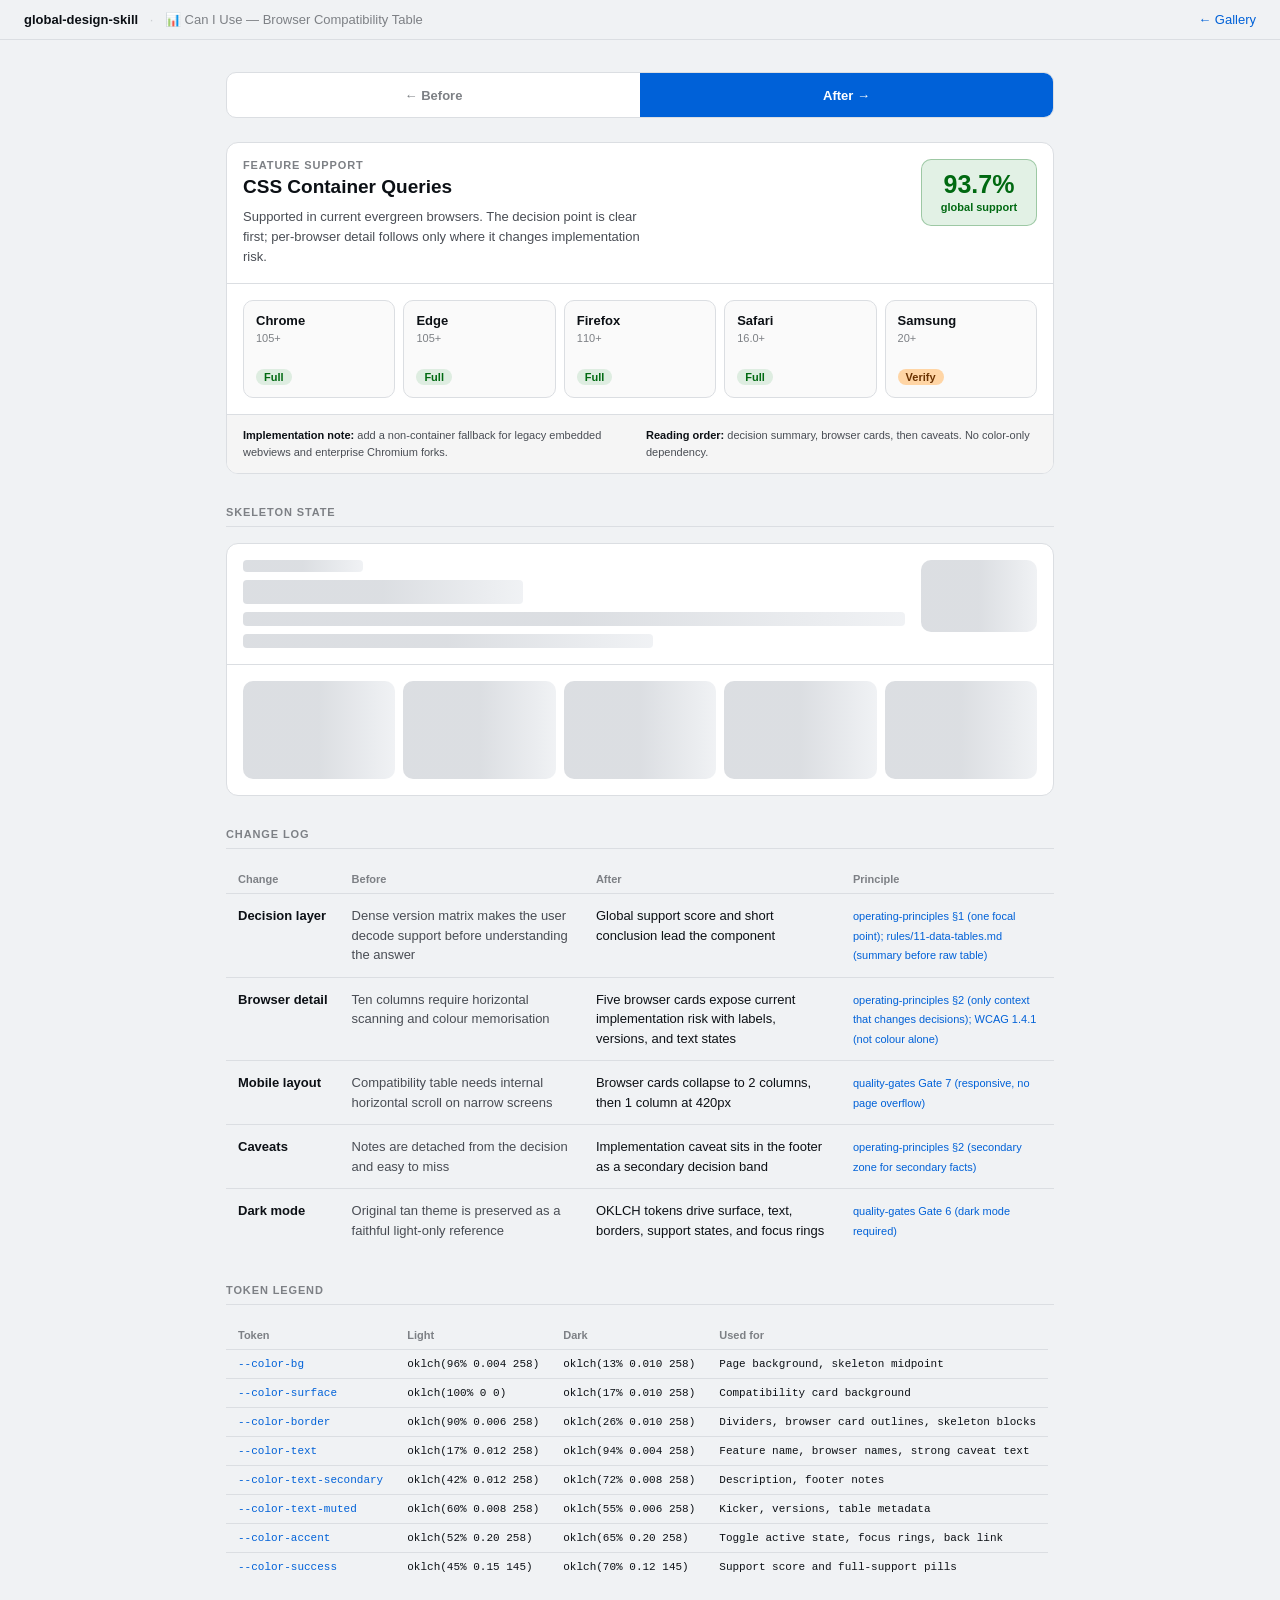
==== demo/caniuse-table.html @ 50764238 "feat(demo): ship wave 3 gallery examples" ====
<!DOCTYPE html>
<html lang="en">
<head>
  <meta charset="UTF-8">
  <meta name="viewport" content="width=device-width, initial-scale=1.0">
  <title>Can I Use Table — global-design-skill Demo</title>
  <style>
    /* ── Tokens ── */
    :root {
      --color-bg:             oklch(96% 0.004 258);
      --color-surface:        oklch(100% 0 0);
      --color-border:         oklch(90% 0.006 258);
      --color-text:           oklch(17% 0.012 258);
      --color-text-secondary: oklch(42% 0.012 258);
      --color-text-muted:     oklch(60% 0.008 258);
      --color-accent:         oklch(52% 0.20 258);
      --color-accent-hover:   oklch(45% 0.21 258);
      --color-success:        oklch(45% 0.15 145);
      --color-success-bg:     oklch(56% 0.17 145 / 0.12);
      --space-1: 4px;  --space-2: 8px;  --space-3: 12px; --space-4: 16px;
      --space-5: 20px; --space-6: 24px; --space-8: 32px; --space-10: 40px;
      --text-xs: 11px; --text-sm: 13px; --text-base: 15px;
      --text-md: 17px; --text-lg: 19px;
      --ease-out: cubic-bezier(0.16, 1, 0.3, 1);
      --t-fast: 140ms; --t-base: 210ms;
    }
    @media (prefers-color-scheme: dark) {
      :root {
        --color-bg:             oklch(13% 0.010 258);
        --color-surface:        oklch(17% 0.010 258);
        --color-border:         oklch(26% 0.010 258);
        --color-text:           oklch(94% 0.004 258);
        --color-text-secondary: oklch(72% 0.008 258);
        --color-text-muted:     oklch(55% 0.006 258);
        --color-accent:         oklch(65% 0.20 258);
        --color-accent-hover:   oklch(72% 0.20 258);
        --color-success:        oklch(70% 0.12 145);
        --color-success-bg:     oklch(56% 0.17 145 / 0.15);
      }
    }
    *, *::before, *::after { box-sizing: border-box; margin: 0; padding: 0; }
    body { font-family: -apple-system, BlinkMacSystemFont, 'Segoe UI', sans-serif; font-size: var(--text-base); background: var(--color-bg); color: var(--color-text); min-height: 100dvh; }
    a { color: inherit; text-decoration: none; }
    button { border: none; background: none; cursor: pointer; font: inherit; }
    .page-header { padding: var(--space-3) var(--space-6); border-bottom: 1px solid var(--color-border); display: flex; align-items: center; justify-content: space-between; gap: var(--space-3); flex-wrap: wrap; font-size: var(--text-sm); color: var(--color-text-muted); }
    .page-header > div { min-width: 0; }
    .page-header-site { font-weight: 700; color: var(--color-text); }
    .page-header-back { color: var(--color-accent); }
    .page-header-back:hover { text-decoration: underline; }
    .content { max-width: 860px; margin: 0 auto; padding: var(--space-8) var(--space-4); }
    .toggle-bar { display: flex; border: 1px solid var(--color-border); border-radius: 10px; overflow: hidden; margin-bottom: var(--space-6); background: var(--color-surface); }
    .toggle-btn { flex: 1; padding: var(--space-3) var(--space-4); font-size: var(--text-sm); font-weight: 600; color: var(--color-text-muted); min-height: 44px; transition: background var(--t-fast) var(--ease-out), color var(--t-fast) var(--ease-out); }
    .toggle-btn.active { background: var(--color-accent); color: oklch(100% 0 0); }
    .toggle-btn:focus-visible { outline: 2px solid var(--color-accent); outline-offset: -2px; }
    .component-wrapper { position: relative; margin-bottom: var(--space-8); }
    .component-state { transition: opacity 200ms cubic-bezier(0.16,1,0.3,1), transform 200ms cubic-bezier(0.16,1,0.3,1); }
    @media (prefers-reduced-motion: reduce) { .component-state { transition: none; } }

    /* ── BEFORE: faithful dense Can I Use compatibility table ── */
    .ciu-before { background: #f2e8cf; color: #2b2416; border: 1px solid #d8c89f; font-family: Arial, Helvetica, sans-serif; padding: 14px; }
    .ciu-before-title { font-size: 22px; font-weight: 700; margin-bottom: 6px; }
    .ciu-before-desc { font-size: 13px; line-height: 1.45; margin-bottom: 12px; color: #50452c; }
    .ciu-before-wrap { overflow-x: auto; padding-bottom: 2px; }
    .ciu-before-table { border-collapse: separate; border-spacing: 3px; min-width: 720px; width: 100%; }
    .ciu-before-table th { font-size: 11px; font-weight: 700; color: #4f452c; text-align: center; padding: 3px; }
    .ciu-before-table td { min-width: 50px; height: 34px; text-align: center; font-size: 11px; font-weight: 700; color: #fff; border-radius: 2px; }
    .ciu-y { background: #39b54a; }
    .ciu-a { background: #a8bd04; }
    .ciu-n { background: #c44230; }
    .ciu-before-note { margin-top: 10px; display: flex; gap: 8px; flex-wrap: wrap; font-size: 12px; color: #50452c; }
    .ciu-before-note span { display: inline-flex; align-items: center; gap: 4px; }
    .ciu-before-swatch { width: 10px; height: 10px; border-radius: 2px; display: inline-block; }

    /* ── AFTER: redesigned compatibility summary ── */
    .compat-card { background: var(--color-surface); border: 1px solid var(--color-border); border-radius: 12px; overflow: hidden; }
    .compat-header { padding: var(--space-4); border-bottom: 1px solid var(--color-border); display: grid; grid-template-columns: 1fr auto; gap: var(--space-4); align-items: start; }
    .compat-kicker { font-size: var(--text-xs); font-weight: 800; letter-spacing: 0.08em; text-transform: uppercase; color: var(--color-text-muted); margin-bottom: var(--space-1); }
    .compat-title { font-size: var(--text-lg); line-height: 1.25; font-weight: 750; color: var(--color-text); }
    .compat-copy { margin-top: var(--space-2); font-size: var(--text-sm); line-height: 1.55; color: var(--color-text-secondary); max-width: 58ch; }
    .compat-score { min-width: 116px; border: 1px solid oklch(from var(--color-success) l c h / 0.3); background: var(--color-success-bg); color: var(--color-success); border-radius: 10px; padding: var(--space-3); text-align: center; }
    .compat-score-value { display: block; font-size: 25px; font-weight: 800; line-height: 1; }
    .compat-score-label { display: block; font-size: var(--text-xs); font-weight: 700; margin-top: var(--space-1); }
    .browser-grid { display: grid; grid-template-columns: repeat(5, 1fr); gap: var(--space-2); padding: var(--space-4); }
    .browser-card { border: 1px solid var(--color-border); border-radius: 10px; padding: var(--space-3); min-height: 98px; display: flex; flex-direction: column; justify-content: space-between; background: oklch(from var(--color-surface) calc(l - 0.015) c h); }
    .browser-name { font-size: var(--text-sm); font-weight: 700; color: var(--color-text); }
    .browser-version { font-size: var(--text-xs); color: var(--color-text-muted); margin-top: var(--space-1); }
    .support-pill { margin-top: var(--space-3); width: fit-content; border-radius: 999px; padding: 2px var(--space-2); font-size: var(--text-xs); font-weight: 800; }
    .support-full { background: var(--color-success-bg); color: var(--color-success); }
    .support-partial { background: oklch(90% 0.08 68); color: oklch(38% 0.12 68); }
    .compat-footer { border-top: 1px solid var(--color-border); padding: var(--space-3) var(--space-4); display: grid; grid-template-columns: 1fr 1fr; gap: var(--space-3); background: oklch(from var(--color-surface) calc(l - 0.03) c h); }
    .compat-note { font-size: var(--text-xs); color: var(--color-text-secondary); line-height: 1.55; }
    .compat-note strong { color: var(--color-text); }
    @media (max-width: 720px) {
      .compat-header { grid-template-columns: 1fr; }
      .compat-score { text-align: left; }
      .browser-grid { grid-template-columns: repeat(2, 1fr); }
      .compat-footer { grid-template-columns: 1fr; }
    }
    @media (max-width: 420px) {
      .page-header { padding-inline: var(--space-4); }
      .browser-grid { grid-template-columns: 1fr; }
    }

    /* ── Skeleton ── */
    .skeleton-card { background: var(--color-surface); border: 1px solid var(--color-border); border-radius: 12px; overflow: hidden; }
    .sk-header { padding: var(--space-4); border-bottom: 1px solid var(--color-border); display: grid; grid-template-columns: 1fr 116px; gap: var(--space-4); }
    .sk-stack { display: flex; flex-direction: column; gap: var(--space-2); }
    .skel { background: linear-gradient(90deg, var(--color-border) 25%, var(--color-bg) 50%, var(--color-border) 75%); background-size: 200% 100%; border-radius: 4px; animation: shimmer 1.5s linear infinite; }
    @keyframes shimmer { 0% { background-position: 200% 0; } 100% { background-position: -200% 0; } }
    @media (prefers-reduced-motion: reduce) { .skel { animation: none; background: var(--color-border); } }
    .sk-kicker { height: 12px; width: 120px; }
    .sk-title { height: 24px; width: 280px; max-width: 100%; }
    .sk-line { height: 14px; width: 100%; }
    .sk-line-short { height: 14px; width: 62%; }
    .sk-score { height: 72px; border-radius: 10px; }
    .sk-browser-grid { display: grid; grid-template-columns: repeat(5, 1fr); gap: var(--space-2); padding: var(--space-4); }
    .sk-browser { height: 98px; border-radius: 10px; }
    @media (max-width: 720px) { .sk-header { grid-template-columns: 1fr; } .sk-browser-grid { grid-template-columns: repeat(2, 1fr); } }
    @media (max-width: 420px) { .sk-browser-grid { grid-template-columns: 1fr; } }

    .section-label { font-size: var(--text-xs); font-weight: 700; letter-spacing: 0.08em; text-transform: uppercase; color: var(--color-text-muted); margin-bottom: var(--space-4); margin-top: var(--space-8); padding-bottom: var(--space-2); border-bottom: 1px solid var(--color-border); }
    .changelog { display: block; overflow-x: auto; max-width: 100%; width: 100%; border-collapse: collapse; font-size: var(--text-sm); margin-bottom: var(--space-8); }
    .changelog th { text-align: left; padding: var(--space-2) var(--space-3); font-size: var(--text-xs); font-weight: 700; color: var(--color-text-muted); border-bottom: 1px solid var(--color-border); }
    .changelog td { padding: var(--space-3); border-bottom: 1px solid var(--color-border); vertical-align: top; line-height: 1.5; }
    .changelog tr:last-child td { border-bottom: none; }
    .changelog td:first-child { font-weight: 600; white-space: nowrap; }
    .changelog .before { color: var(--color-text-secondary); }
    .changelog .after  { color: var(--color-text); }
    .principle { font-size: var(--text-xs); color: var(--color-accent); }
    .token-legend { display: block; overflow-x: auto; max-width: 100%; width: 100%; border-collapse: collapse; font-size: var(--text-sm); }
    .token-legend th { text-align: left; padding: var(--space-2) var(--space-3); font-size: var(--text-xs); font-weight: 700; color: var(--color-text-muted); border-bottom: 1px solid var(--color-border); }
    .token-legend td { padding: var(--space-2) var(--space-3); border-bottom: 1px solid var(--color-border); vertical-align: top; font-family: 'Menlo','Consolas',monospace; font-size: var(--text-xs); }
    .token-legend tr:last-child td { border-bottom: none; }
    .token-name { color: var(--color-accent); }
  </style>
</head>
<body>

<header class="page-header">
  <div>
    <span class="page-header-site">global-design-skill</span>
    <span style="margin:0 8px;opacity:0.3">·</span>
    <span>📊 Can I Use — Browser Compatibility Table</span>
  </div>
  <a href="index.html" class="page-header-back">← Gallery</a>
</header>

<main class="content">
  <div class="toggle-bar" role="group" aria-label="Before/After state toggle">
    <button class="toggle-btn" id="btn-before" aria-pressed="false" aria-label="Show original Can I Use compatibility table">← Before</button>
    <button class="toggle-btn active" id="btn-after" aria-pressed="true" aria-label="Show redesigned version">After →</button>
  </div>

  <div class="component-wrapper" id="component-wrapper">
    <div aria-live="polite" aria-atomic="true">
      <div id="state-after" class="component-state">
        <section class="compat-card" aria-label="CSS container queries compatibility summary">
          <div class="compat-header">
            <div>
              <div class="compat-kicker">Feature support</div>
              <h2 class="compat-title">CSS Container Queries</h2>
              <p class="compat-copy">Supported in current evergreen browsers. The decision point is clear first; per-browser detail follows only where it changes implementation risk.</p>
            </div>
            <div class="compat-score" aria-label="Global usage support 93.7 percent">
              <span class="compat-score-value">93.7%</span>
              <span class="compat-score-label">global support</span>
            </div>
          </div>
          <div class="browser-grid" aria-label="Browser support by engine">
            <div class="browser-card">
              <div><div class="browser-name">Chrome</div><div class="browser-version">105+</div></div>
              <span class="support-pill support-full">Full</span>
            </div>
            <div class="browser-card">
              <div><div class="browser-name">Edge</div><div class="browser-version">105+</div></div>
              <span class="support-pill support-full">Full</span>
            </div>
            <div class="browser-card">
              <div><div class="browser-name">Firefox</div><div class="browser-version">110+</div></div>
              <span class="support-pill support-full">Full</span>
            </div>
            <div class="browser-card">
              <div><div class="browser-name">Safari</div><div class="browser-version">16.0+</div></div>
              <span class="support-pill support-full">Full</span>
            </div>
            <div class="browser-card">
              <div><div class="browser-name">Samsung</div><div class="browser-version">20+</div></div>
              <span class="support-pill support-partial">Verify</span>
            </div>
          </div>
          <div class="compat-footer">
            <p class="compat-note"><strong>Implementation note:</strong> add a non-container fallback for legacy embedded webviews and enterprise Chromium forks.</p>
            <p class="compat-note"><strong>Reading order:</strong> decision summary, browser cards, then caveats. No color-only dependency.</p>
          </div>
        </section>
      </div>

      <div id="state-before" class="component-state" hidden>
        <section class="ciu-before" aria-label="Original Can I Use dense compatibility table">
          <h2 class="ciu-before-title">CSS Container Queries</h2>
          <p class="ciu-before-desc">Size queries in CSS let styles apply to an element based on the size of a containing element rather than the viewport.</p>
          <div class="ciu-before-wrap">
            <table class="ciu-before-table">
              <thead>
                <tr><th>Chrome</th><th>Edge</th><th>Firefox</th><th>Safari</th><th>Opera</th><th>iOS Safari</th><th>Chrome Android</th><th>Samsung</th><th>Firefox Android</th><th>IE</th></tr>
              </thead>
              <tbody>
                <tr><td class="ciu-n">100</td><td class="ciu-n">100</td><td class="ciu-n">108</td><td class="ciu-n">15.6</td><td class="ciu-n">86</td><td class="ciu-n">15.6</td><td class="ciu-n">100</td><td class="ciu-n">18</td><td class="ciu-n">108</td><td class="ciu-n">11</td></tr>
                <tr><td class="ciu-y">105</td><td class="ciu-y">105</td><td class="ciu-a">109</td><td class="ciu-y">16.0</td><td class="ciu-y">91</td><td class="ciu-y">16.0</td><td class="ciu-y">105</td><td class="ciu-a">19</td><td class="ciu-a">109</td><td class="ciu-n">-</td></tr>
                <tr><td class="ciu-y">126</td><td class="ciu-y">126</td><td class="ciu-y">126</td><td class="ciu-y">18.0</td><td class="ciu-y">112</td><td class="ciu-y">18.0</td><td class="ciu-y">126</td><td class="ciu-y">25</td><td class="ciu-y">126</td><td class="ciu-n">-</td></tr>
              </tbody>
            </table>
          </div>
          <div class="ciu-before-note" aria-label="Support legend">
            <span><i class="ciu-before-swatch ciu-y"></i> Supported</span>
            <span><i class="ciu-before-swatch ciu-a"></i> Partial</span>
            <span><i class="ciu-before-swatch ciu-n"></i> Not supported</span>
          </div>
        </section>
      </div>
    </div>
  </div>

  <div class="section-label">Skeleton State</div>
  <div class="skeleton-card" aria-busy="true" aria-label="Loading Can I Use compatibility table">
    <div class="sk-header">
      <div class="sk-stack">
        <div class="skel sk-kicker"></div>
        <div class="skel sk-title"></div>
        <div class="skel sk-line"></div>
        <div class="skel sk-line-short"></div>
      </div>
      <div class="skel sk-score"></div>
    </div>
    <div class="sk-browser-grid">
      <div class="skel sk-browser"></div><div class="skel sk-browser"></div><div class="skel sk-browser"></div><div class="skel sk-browser"></div><div class="skel sk-browser"></div>
    </div>
  </div>

  <div class="section-label">Change Log</div>
  <table class="changelog">
    <thead><tr><th>Change</th><th>Before</th><th>After</th><th>Principle</th></tr></thead>
    <tbody>
      <tr>
        <td>Decision layer</td>
        <td class="before">Dense version matrix makes the user decode support before understanding the answer</td>
        <td class="after">Global support score and short conclusion lead the component</td>
        <td><span class="principle">operating-principles §1 (one focal point); rules/11-data-tables.md (summary before raw table)</span></td>
      </tr>
      <tr>
        <td>Browser detail</td>
        <td class="before">Ten columns require horizontal scanning and colour memorisation</td>
        <td class="after">Five browser cards expose current implementation risk with labels, versions, and text states</td>
        <td><span class="principle">operating-principles §2 (only context that changes decisions); WCAG 1.4.1 (not colour alone)</span></td>
      </tr>
      <tr>
        <td>Mobile layout</td>
        <td class="before">Compatibility table needs internal horizontal scroll on narrow screens</td>
        <td class="after">Browser cards collapse to 2 columns, then 1 column at 420px</td>
        <td><span class="principle">quality-gates Gate 7 (responsive, no page overflow)</span></td>
      </tr>
      <tr>
        <td>Caveats</td>
        <td class="before">Notes are detached from the decision and easy to miss</td>
        <td class="after">Implementation caveat sits in the footer as a secondary decision band</td>
        <td><span class="principle">operating-principles §2 (secondary zone for secondary facts)</span></td>
      </tr>
      <tr>
        <td>Dark mode</td>
        <td class="before">Original tan theme is preserved as a faithful light-only reference</td>
        <td class="after">OKLCH tokens drive surface, text, borders, support states, and focus rings</td>
        <td><span class="principle">quality-gates Gate 6 (dark mode required)</span></td>
      </tr>
    </tbody>
  </table>

  <div class="section-label">Token Legend</div>
  <table class="token-legend">
    <thead><tr><th>Token</th><th>Light</th><th>Dark</th><th>Used for</th></tr></thead>
    <tbody>
      <tr><td class="token-name">--color-bg</td><td>oklch(96% 0.004 258)</td><td>oklch(13% 0.010 258)</td><td>Page background, skeleton midpoint</td></tr>
      <tr><td class="token-name">--color-surface</td><td>oklch(100% 0 0)</td><td>oklch(17% 0.010 258)</td><td>Compatibility card background</td></tr>
      <tr><td class="token-name">--color-border</td><td>oklch(90% 0.006 258)</td><td>oklch(26% 0.010 258)</td><td>Dividers, browser card outlines, skeleton blocks</td></tr>
      <tr><td class="token-name">--color-text</td><td>oklch(17% 0.012 258)</td><td>oklch(94% 0.004 258)</td><td>Feature name, browser names, strong caveat text</td></tr>
      <tr><td class="token-name">--color-text-secondary</td><td>oklch(42% 0.012 258)</td><td>oklch(72% 0.008 258)</td><td>Description, footer notes</td></tr>
      <tr><td class="token-name">--color-text-muted</td><td>oklch(60% 0.008 258)</td><td>oklch(55% 0.006 258)</td><td>Kicker, versions, table metadata</td></tr>
      <tr><td class="token-name">--color-accent</td><td>oklch(52% 0.20 258)</td><td>oklch(65% 0.20 258)</td><td>Toggle active state, focus rings, back link</td></tr>
      <tr><td class="token-name">--color-success</td><td>oklch(45% 0.15 145)</td><td>oklch(70% 0.12 145)</td><td>Support score and full-support pills</td></tr>
    </tbody>
  </table>
</main>

<script>
  const wrapper   = document.getElementById('component-wrapper');
  const afterEl   = document.getElementById('state-after');
  const beforeEl  = document.getElementById('state-before');
  const btnBefore = document.getElementById('btn-before');
  const btnAfter  = document.getElementById('btn-after');
  const reduced   = window.matchMedia('(prefers-reduced-motion: reduce)').matches;
  let current = 'after';

  function measureHeights() {
    afterEl.hidden = false; beforeEl.hidden = false;
    afterEl.style.visibility = 'hidden'; beforeEl.style.visibility = 'hidden';
    const afterH  = afterEl.getBoundingClientRect().height;
    const beforeH = beforeEl.getBoundingClientRect().height;
    afterEl.style.visibility = ''; beforeEl.style.visibility = '';
    wrapper.style.minHeight = Math.max(afterH, beforeH) + 'px';
    beforeEl.hidden = true;
  }

  function switchTo(target) {
    if (target === current) return;
    current = target;
    const showEl = target === 'after' ? afterEl : beforeEl;
    const hideEl = target === 'after' ? beforeEl : afterEl;
    btnBefore.classList.toggle('active', target === 'before');
    btnAfter.classList.toggle('active',  target === 'after');
    btnBefore.setAttribute('aria-pressed', target === 'before');
    btnAfter.setAttribute('aria-pressed',  target === 'after');
    if (reduced) { hideEl.hidden = true; showEl.hidden = false; return; }
    hideEl.style.opacity = '0'; hideEl.style.transform = 'translateY(4px)';
    setTimeout(() => { hideEl.hidden = true; hideEl.style.opacity = ''; hideEl.style.transform = ''; }, 200);
    showEl.hidden = false; showEl.style.opacity = '0'; showEl.style.transform = 'translateY(4px)';
    requestAnimationFrame(() => requestAnimationFrame(() => {
      showEl.style.transition = 'opacity 200ms cubic-bezier(0.16,1,0.3,1), transform 200ms cubic-bezier(0.16,1,0.3,1)';
      showEl.style.opacity = '1'; showEl.style.transform = 'translateY(0)';
      setTimeout(() => { showEl.style.transition = ''; }, 220);
    }));
  }

  window.addEventListener('DOMContentLoaded', () => {
    measureHeights();
    btnBefore.addEventListener('click', () => switchTo('before'));
    btnAfter.addEventListener('click',  () => switchTo('after'));
    [btnBefore, btnAfter].forEach(btn =>
      btn.addEventListener('keydown', e => {
        if (e.key === ' ' || e.key === 'Enter') { e.preventDefault(); btn.click(); }
      })
    );
  });
</script>
</body>
</html>
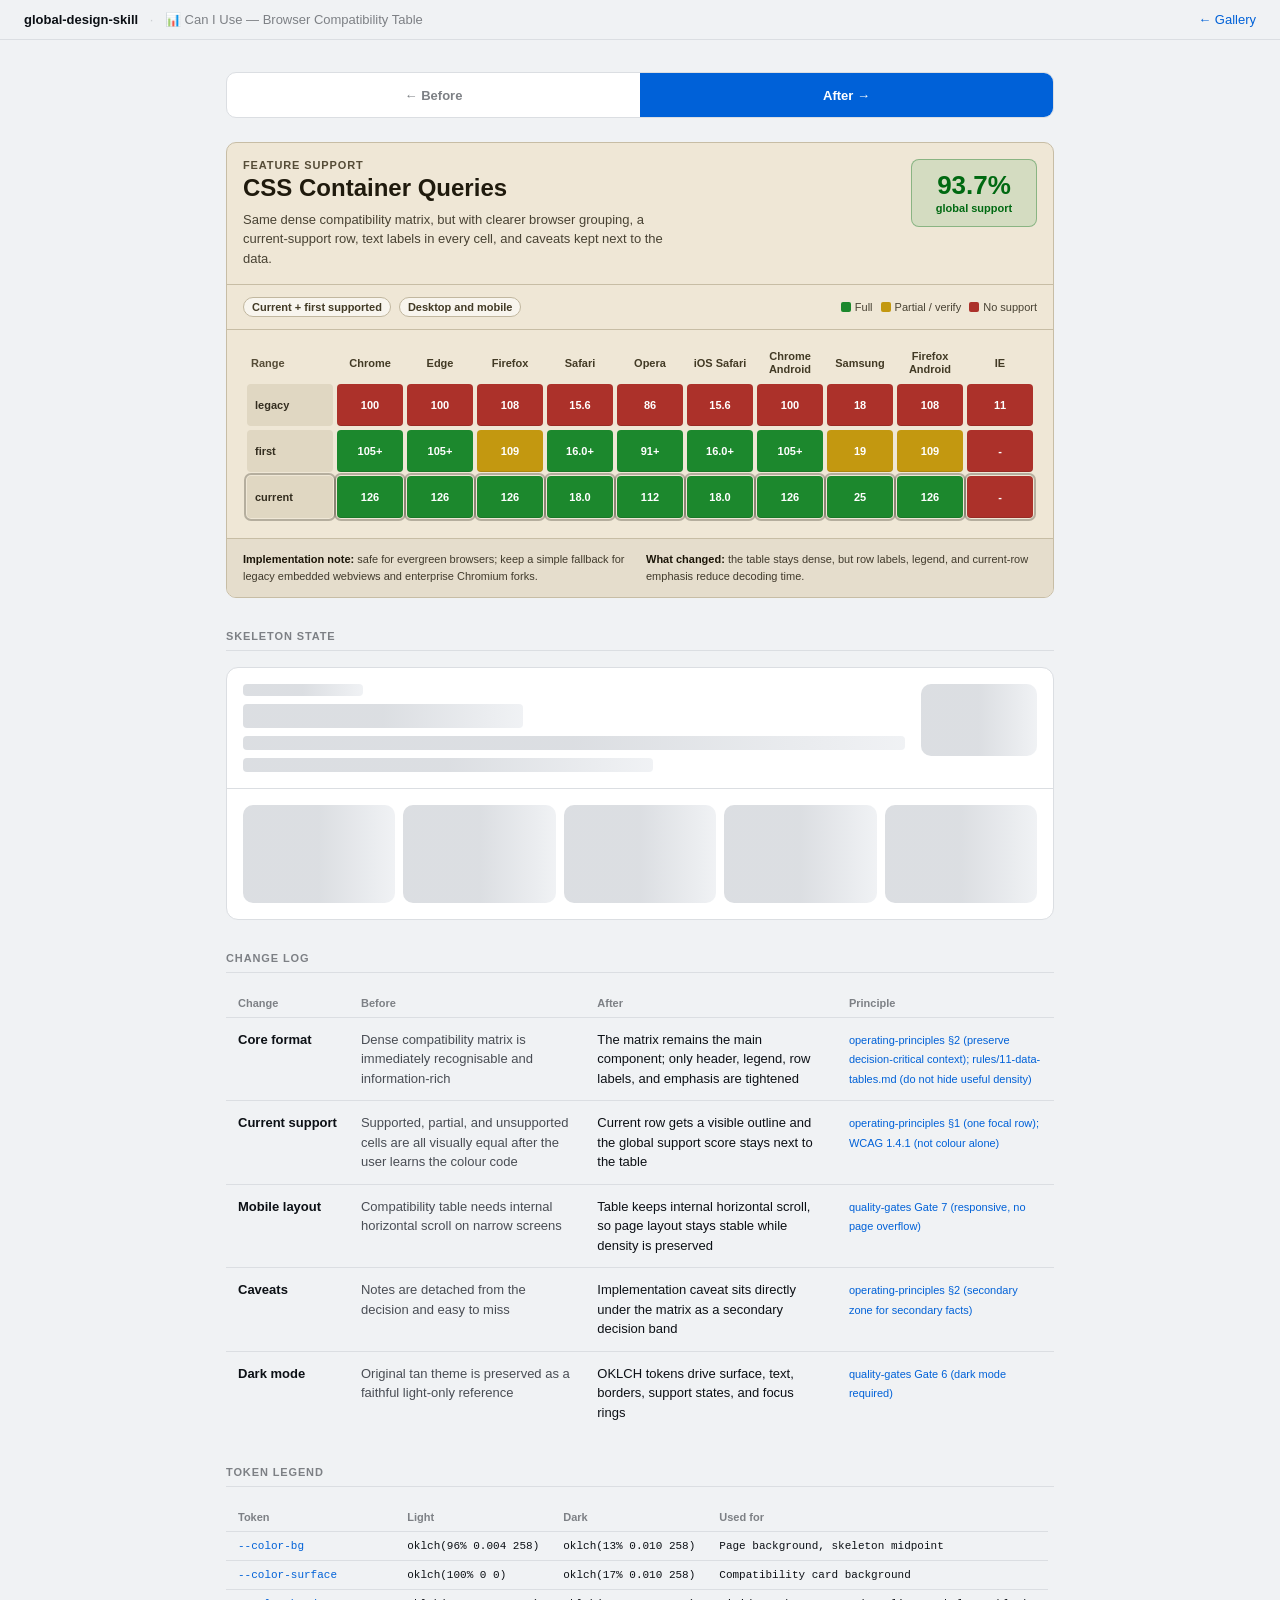
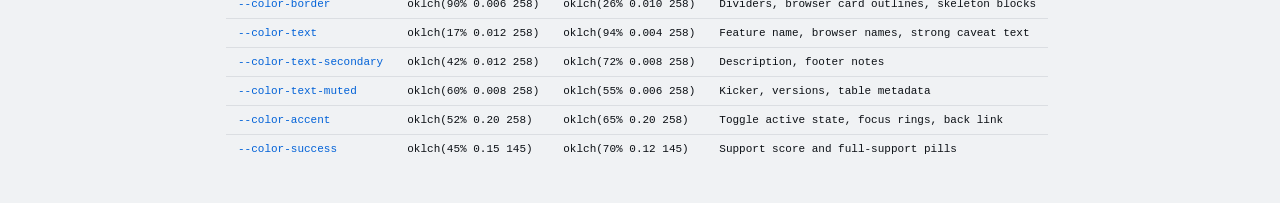
==== commit 87d99f9f: "fix(demo): keep caniuse redesign table-first" ====
--- a/demo/caniuse-table.html
+++ b/demo/caniuse-table.html
@@ -71,34 +71,66 @@
     .ciu-before-note span { display: inline-flex; align-items: center; gap: 4px; }
     .ciu-before-swatch { width: 10px; height: 10px; border-radius: 2px; display: inline-block; }
 
-    /* ── AFTER: redesigned compatibility summary ── */
-    .compat-card { background: var(--color-surface); border: 1px solid var(--color-border); border-radius: 12px; overflow: hidden; }
-    .compat-header { padding: var(--space-4); border-bottom: 1px solid var(--color-border); display: grid; grid-template-columns: 1fr auto; gap: var(--space-4); align-items: start; }
-    .compat-kicker { font-size: var(--text-xs); font-weight: 800; letter-spacing: 0.08em; text-transform: uppercase; color: var(--color-text-muted); margin-bottom: var(--space-1); }
-    .compat-title { font-size: var(--text-lg); line-height: 1.25; font-weight: 750; color: var(--color-text); }
-    .compat-copy { margin-top: var(--space-2); font-size: var(--text-sm); line-height: 1.55; color: var(--color-text-secondary); max-width: 58ch; }
-    .compat-score { min-width: 116px; border: 1px solid oklch(from var(--color-success) l c h / 0.3); background: var(--color-success-bg); color: var(--color-success); border-radius: 10px; padding: var(--space-3); text-align: center; }
-    .compat-score-value { display: block; font-size: 25px; font-weight: 800; line-height: 1; }
-    .compat-score-label { display: block; font-size: var(--text-xs); font-weight: 700; margin-top: var(--space-1); }
-    .browser-grid { display: grid; grid-template-columns: repeat(5, 1fr); gap: var(--space-2); padding: var(--space-4); }
-    .browser-card { border: 1px solid var(--color-border); border-radius: 10px; padding: var(--space-3); min-height: 98px; display: flex; flex-direction: column; justify-content: space-between; background: oklch(from var(--color-surface) calc(l - 0.015) c h); }
-    .browser-name { font-size: var(--text-sm); font-weight: 700; color: var(--color-text); }
-    .browser-version { font-size: var(--text-xs); color: var(--color-text-muted); margin-top: var(--space-1); }
-    .support-pill { margin-top: var(--space-3); width: fit-content; border-radius: 999px; padding: 2px var(--space-2); font-size: var(--text-xs); font-weight: 800; }
-    .support-full { background: var(--color-success-bg); color: var(--color-success); }
-    .support-partial { background: oklch(90% 0.08 68); color: oklch(38% 0.12 68); }
-    .compat-footer { border-top: 1px solid var(--color-border); padding: var(--space-3) var(--space-4); display: grid; grid-template-columns: 1fr 1fr; gap: var(--space-3); background: oklch(from var(--color-surface) calc(l - 0.03) c h); }
-    .compat-note { font-size: var(--text-xs); color: var(--color-text-secondary); line-height: 1.55; }
-    .compat-note strong { color: var(--color-text); }
+    /* ── AFTER: Can I Use table, tightened instead of replaced ── */
+    .compat-card { background: oklch(93% 0.025 88); border: 1px solid oklch(80% 0.035 88); border-radius: 10px; overflow: hidden; color: oklch(22% 0.025 88); }
+    @media (prefers-color-scheme: dark) {
+      .compat-card { background: oklch(20% 0.020 88); border-color: oklch(32% 0.025 88); color: var(--color-text); }
+    }
+    .compat-header { padding: var(--space-4); border-bottom: 1px solid oklch(80% 0.035 88); display: grid; grid-template-columns: 1fr auto; gap: var(--space-4); align-items: start; }
+    @media (prefers-color-scheme: dark) { .compat-header { border-color: oklch(32% 0.025 88); } }
+    .compat-kicker { font-size: var(--text-xs); font-weight: 800; letter-spacing: 0.08em; text-transform: uppercase; color: oklch(42% 0.035 88); margin-bottom: var(--space-1); }
+    .compat-title { font-size: 24px; line-height: 1.12; font-weight: 800; color: inherit; }
+    .compat-copy { margin-top: var(--space-2); font-size: var(--text-sm); line-height: 1.5; color: oklch(38% 0.025 88); max-width: 62ch; }
+    @media (prefers-color-scheme: dark) {
+      .compat-kicker { color: oklch(73% 0.035 88); }
+      .compat-copy { color: oklch(78% 0.018 88); }
+    }
+    .compat-score { min-width: 126px; border: 1px solid oklch(from var(--color-success) l c h / 0.35); background: var(--color-success-bg); color: var(--color-success); border-radius: 8px; padding: var(--space-3); text-align: center; }
+    .compat-score-value { display: block; font-size: 26px; font-weight: 850; line-height: 1; }
+    .compat-score-label { display: block; font-size: var(--text-xs); font-weight: 750; margin-top: var(--space-1); }
+    .compat-toolbar { padding: var(--space-3) var(--space-4); display: flex; align-items: center; justify-content: space-between; gap: var(--space-3); flex-wrap: wrap; border-bottom: 1px solid oklch(80% 0.035 88); }
+    @media (prefers-color-scheme: dark) { .compat-toolbar { border-color: oklch(32% 0.025 88); } }
+    .compat-filter { display: inline-flex; align-items: center; gap: var(--space-2); font-size: var(--text-xs); font-weight: 750; color: oklch(35% 0.035 88); }
+    .compat-filter span { border: 1px solid oklch(78% 0.035 88); background: oklch(97% 0.010 88); border-radius: 999px; padding: 3px var(--space-2); }
+    .compat-legend { display: flex; flex-wrap: wrap; gap: var(--space-2); font-size: var(--text-xs); color: oklch(38% 0.025 88); }
+    .compat-legend span { display: inline-flex; align-items: center; gap: var(--space-1); }
+    .legend-dot { width: 10px; height: 10px; border-radius: 2px; display: inline-block; }
+    @media (prefers-color-scheme: dark) {
+      .compat-filter, .compat-legend { color: oklch(78% 0.018 88); }
+      .compat-filter span { background: oklch(25% 0.020 88); border-color: oklch(38% 0.025 88); }
+    }
+    .compat-table-wrap { overflow-x: auto; padding: var(--space-3) var(--space-4) var(--space-4); }
+    .compat-table { width: 100%; min-width: 760px; border-collapse: separate; border-spacing: 4px; table-layout: fixed; }
+    .compat-table th { font-size: var(--text-xs); line-height: 1.15; font-weight: 800; color: oklch(35% 0.035 88); text-align: center; padding: var(--space-1); }
+    .compat-table th:first-child { width: 86px; text-align: left; color: oklch(42% 0.035 88); }
+    .compat-table td { height: 42px; border-radius: 4px; text-align: center; font-size: var(--text-xs); font-weight: 850; color: oklch(100% 0 0); box-shadow: inset 0 -1px oklch(0% 0 0 / 0.12); }
+    .compat-table .version-label { color: oklch(30% 0.025 88); background: oklch(88% 0.030 88); box-shadow: none; text-align: left; padding-left: var(--space-2); }
+    .compat-table .current-row td { outline: 2px solid oklch(22% 0.025 88 / 0.28); outline-offset: 1px; }
+    .support-full-cell { background: oklch(55% 0.16 145); }
+    .support-partial-cell { background: oklch(70% 0.14 88); color: oklch(24% 0.040 88); }
+    .support-none-cell { background: oklch(50% 0.16 28); }
+    .support-unknown-cell { background: oklch(55% 0.015 88); }
+    @media (prefers-color-scheme: dark) {
+      .compat-table th { color: oklch(78% 0.018 88); }
+      .compat-table th:first-child { color: oklch(72% 0.018 88); }
+      .compat-table .version-label { color: oklch(86% 0.010 88); background: oklch(28% 0.020 88); }
+      .compat-table .current-row td { outline-color: oklch(95% 0.004 88 / 0.28); }
+    }
+    .compat-footer { border-top: 1px solid oklch(80% 0.035 88); padding: var(--space-3) var(--space-4); display: grid; grid-template-columns: 1fr 1fr; gap: var(--space-3); background: oklch(90% 0.025 88); }
+    .compat-note { font-size: var(--text-xs); color: oklch(35% 0.025 88); line-height: 1.55; }
+    .compat-note strong { color: oklch(20% 0.025 88); }
+    @media (prefers-color-scheme: dark) {
+      .compat-footer { background: oklch(17% 0.018 88); border-color: oklch(32% 0.025 88); }
+      .compat-note { color: oklch(78% 0.018 88); }
+      .compat-note strong { color: var(--color-text); }
+    }
     @media (max-width: 720px) {
       .compat-header { grid-template-columns: 1fr; }
       .compat-score { text-align: left; }
-      .browser-grid { grid-template-columns: repeat(2, 1fr); }
       .compat-footer { grid-template-columns: 1fr; }
     }
     @media (max-width: 420px) {
       .page-header { padding-inline: var(--space-4); }
-      .browser-grid { grid-template-columns: 1fr; }
     }
 
     /* ── Skeleton ── */
@@ -154,43 +186,92 @@
   <div class="component-wrapper" id="component-wrapper">
     <div aria-live="polite" aria-atomic="true">
       <div id="state-after" class="component-state">
-        <section class="compat-card" aria-label="CSS container queries compatibility summary">
+        <section class="compat-card" aria-label="CSS container queries compatibility table">
           <div class="compat-header">
             <div>
               <div class="compat-kicker">Feature support</div>
               <h2 class="compat-title">CSS Container Queries</h2>
-              <p class="compat-copy">Supported in current evergreen browsers. The decision point is clear first; per-browser detail follows only where it changes implementation risk.</p>
+              <p class="compat-copy">Same dense compatibility matrix, but with clearer browser grouping, a current-support row, text labels in every cell, and caveats kept next to the data.</p>
             </div>
             <div class="compat-score" aria-label="Global usage support 93.7 percent">
               <span class="compat-score-value">93.7%</span>
               <span class="compat-score-label">global support</span>
             </div>
           </div>
-          <div class="browser-grid" aria-label="Browser support by engine">
-            <div class="browser-card">
-              <div><div class="browser-name">Chrome</div><div class="browser-version">105+</div></div>
-              <span class="support-pill support-full">Full</span>
+          <div class="compat-toolbar">
+            <div class="compat-filter" aria-label="Selected compatibility view">
+              <span>Current + first supported</span>
+              <span>Desktop and mobile</span>
             </div>
-            <div class="browser-card">
-              <div><div class="browser-name">Edge</div><div class="browser-version">105+</div></div>
-              <span class="support-pill support-full">Full</span>
+            <div class="compat-legend" aria-label="Support legend">
+              <span><i class="legend-dot support-full-cell"></i> Full</span>
+              <span><i class="legend-dot support-partial-cell"></i> Partial / verify</span>
+              <span><i class="legend-dot support-none-cell"></i> No support</span>
             </div>
-            <div class="browser-card">
-              <div><div class="browser-name">Firefox</div><div class="browser-version">110+</div></div>
-              <span class="support-pill support-full">Full</span>
-            </div>
-            <div class="browser-card">
-              <div><div class="browser-name">Safari</div><div class="browser-version">16.0+</div></div>
-              <span class="support-pill support-full">Full</span>
-            </div>
-            <div class="browser-card">
-              <div><div class="browser-name">Samsung</div><div class="browser-version">20+</div></div>
-              <span class="support-pill support-partial">Verify</span>
-            </div>
+          </div>
+          <div class="compat-table-wrap">
+            <table class="compat-table">
+              <thead>
+                <tr>
+                  <th>Range</th>
+                  <th>Chrome</th>
+                  <th>Edge</th>
+                  <th>Firefox</th>
+                  <th>Safari</th>
+                  <th>Opera</th>
+                  <th>iOS Safari</th>
+                  <th>Chrome Android</th>
+                  <th>Samsung</th>
+                  <th>Firefox Android</th>
+                  <th>IE</th>
+                </tr>
+              </thead>
+              <tbody>
+                <tr>
+                  <td class="version-label">legacy</td>
+                  <td class="support-none-cell">100</td>
+                  <td class="support-none-cell">100</td>
+                  <td class="support-none-cell">108</td>
+                  <td class="support-none-cell">15.6</td>
+                  <td class="support-none-cell">86</td>
+                  <td class="support-none-cell">15.6</td>
+                  <td class="support-none-cell">100</td>
+                  <td class="support-none-cell">18</td>
+                  <td class="support-none-cell">108</td>
+                  <td class="support-none-cell">11</td>
+                </tr>
+                <tr>
+                  <td class="version-label">first</td>
+                  <td class="support-full-cell">105+</td>
+                  <td class="support-full-cell">105+</td>
+                  <td class="support-partial-cell">109</td>
+                  <td class="support-full-cell">16.0+</td>
+                  <td class="support-full-cell">91+</td>
+                  <td class="support-full-cell">16.0+</td>
+                  <td class="support-full-cell">105+</td>
+                  <td class="support-partial-cell">19</td>
+                  <td class="support-partial-cell">109</td>
+                  <td class="support-none-cell">-</td>
+                </tr>
+                <tr class="current-row">
+                  <td class="version-label">current</td>
+                  <td class="support-full-cell">126</td>
+                  <td class="support-full-cell">126</td>
+                  <td class="support-full-cell">126</td>
+                  <td class="support-full-cell">18.0</td>
+                  <td class="support-full-cell">112</td>
+                  <td class="support-full-cell">18.0</td>
+                  <td class="support-full-cell">126</td>
+                  <td class="support-full-cell">25</td>
+                  <td class="support-full-cell">126</td>
+                  <td class="support-none-cell">-</td>
+                </tr>
+              </tbody>
+            </table>
           </div>
           <div class="compat-footer">
-            <p class="compat-note"><strong>Implementation note:</strong> add a non-container fallback for legacy embedded webviews and enterprise Chromium forks.</p>
-            <p class="compat-note"><strong>Reading order:</strong> decision summary, browser cards, then caveats. No color-only dependency.</p>
+            <p class="compat-note"><strong>Implementation note:</strong> safe for evergreen browsers; keep a simple fallback for legacy embedded webviews and enterprise Chromium forks.</p>
+            <p class="compat-note"><strong>What changed:</strong> the table stays dense, but row labels, legend, and current-row emphasis reduce decoding time.</p>
           </div>
         </section>
       </div>
@@ -242,27 +323,27 @@
     <thead><tr><th>Change</th><th>Before</th><th>After</th><th>Principle</th></tr></thead>
     <tbody>
       <tr>
-        <td>Decision layer</td>
-        <td class="before">Dense version matrix makes the user decode support before understanding the answer</td>
-        <td class="after">Global support score and short conclusion lead the component</td>
-        <td><span class="principle">operating-principles §1 (one focal point); rules/11-data-tables.md (summary before raw table)</span></td>
+        <td>Core format</td>
+        <td class="before">Dense compatibility matrix is immediately recognisable and information-rich</td>
+        <td class="after">The matrix remains the main component; only header, legend, row labels, and emphasis are tightened</td>
+        <td><span class="principle">operating-principles §2 (preserve decision-critical context); rules/11-data-tables.md (do not hide useful density)</span></td>
       </tr>
       <tr>
-        <td>Browser detail</td>
-        <td class="before">Ten columns require horizontal scanning and colour memorisation</td>
-        <td class="after">Five browser cards expose current implementation risk with labels, versions, and text states</td>
-        <td><span class="principle">operating-principles §2 (only context that changes decisions); WCAG 1.4.1 (not colour alone)</span></td>
+        <td>Current support</td>
+        <td class="before">Supported, partial, and unsupported cells are all visually equal after the user learns the colour code</td>
+        <td class="after">Current row gets a visible outline and the global support score stays next to the table</td>
+        <td><span class="principle">operating-principles §1 (one focal row); WCAG 1.4.1 (not colour alone)</span></td>
       </tr>
       <tr>
         <td>Mobile layout</td>
         <td class="before">Compatibility table needs internal horizontal scroll on narrow screens</td>
-        <td class="after">Browser cards collapse to 2 columns, then 1 column at 420px</td>
+        <td class="after">Table keeps internal horizontal scroll, so page layout stays stable while density is preserved</td>
         <td><span class="principle">quality-gates Gate 7 (responsive, no page overflow)</span></td>
       </tr>
       <tr>
         <td>Caveats</td>
         <td class="before">Notes are detached from the decision and easy to miss</td>
-        <td class="after">Implementation caveat sits in the footer as a secondary decision band</td>
+        <td class="after">Implementation caveat sits directly under the matrix as a secondary decision band</td>
         <td><span class="principle">operating-principles §2 (secondary zone for secondary facts)</span></td>
       </tr>
       <tr>
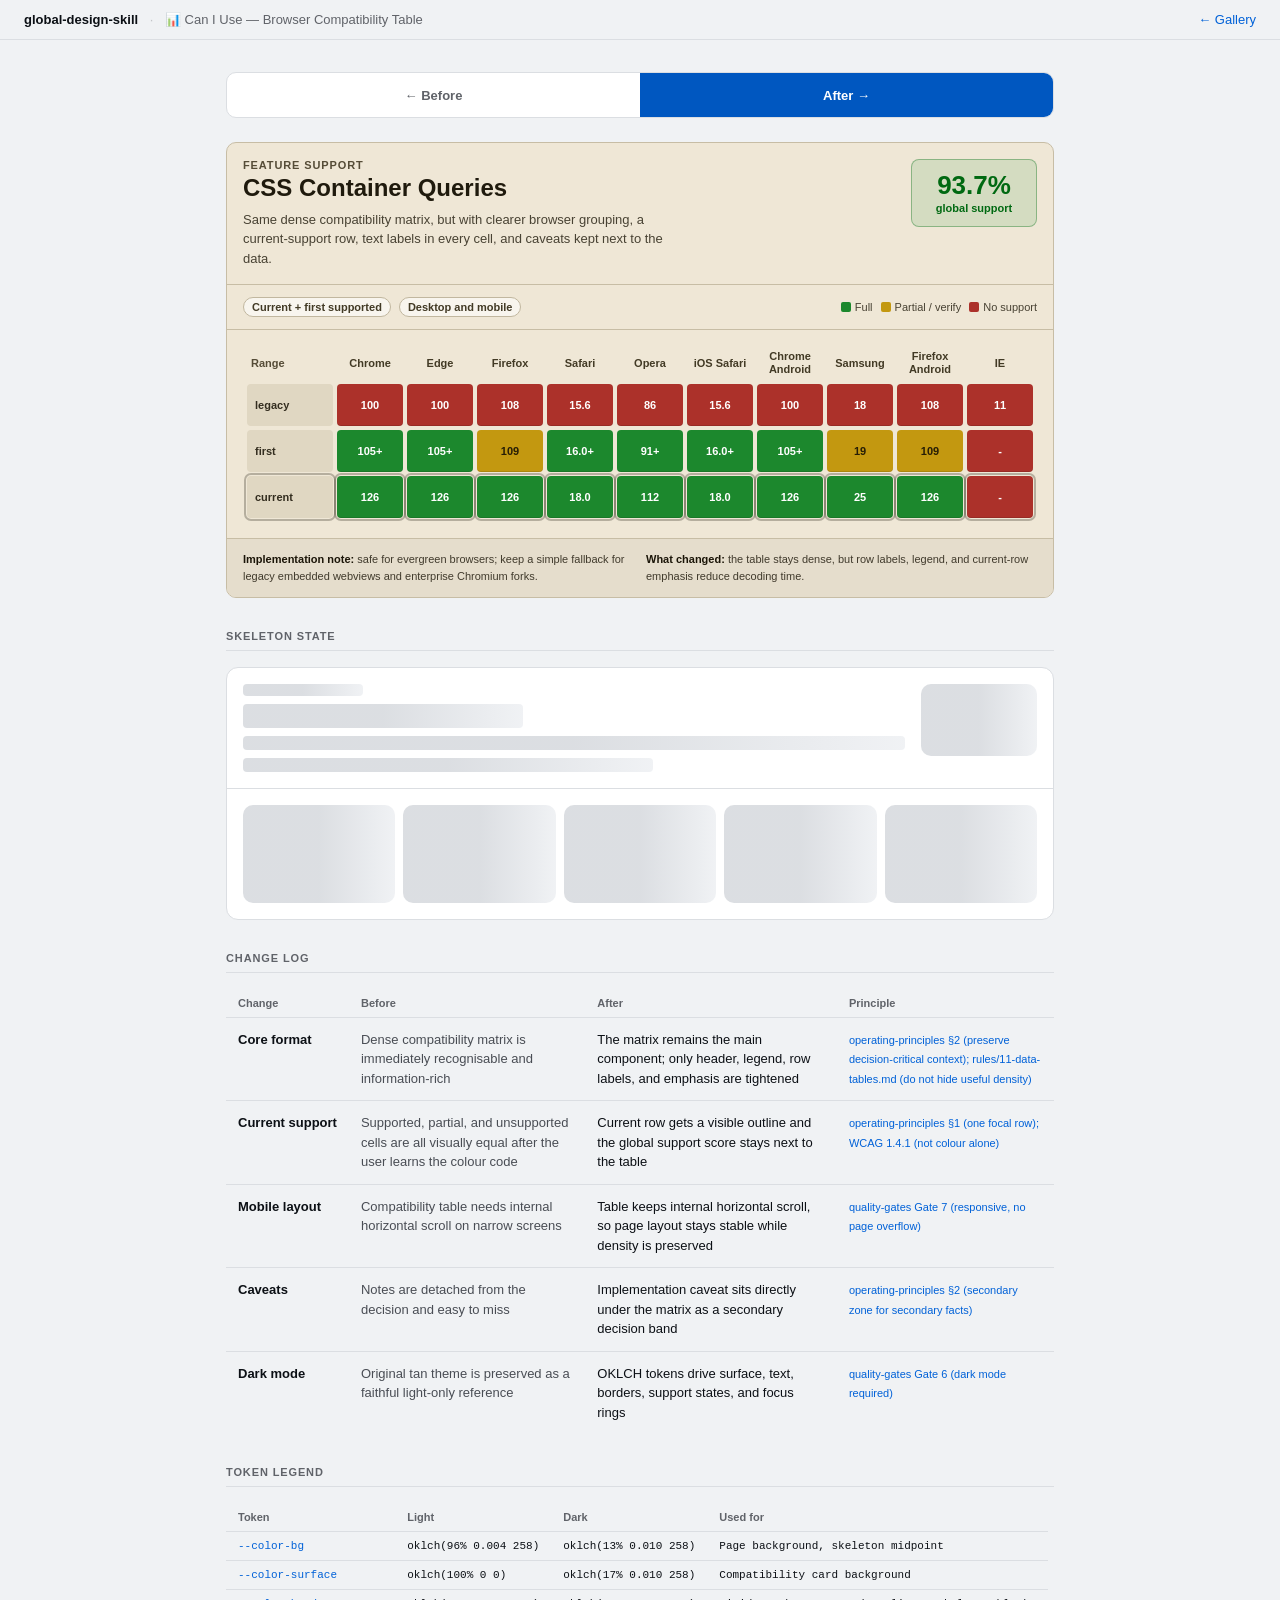
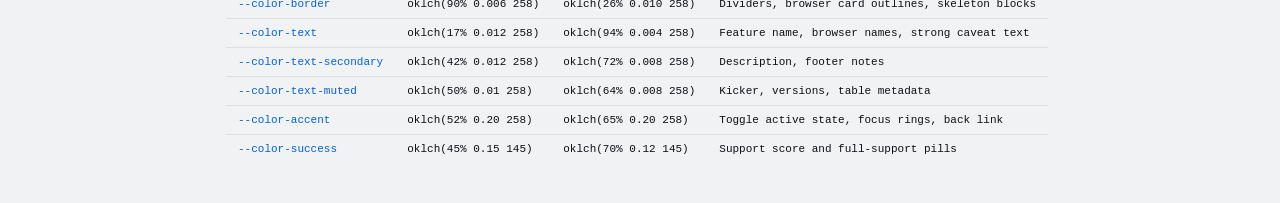
==== commit 45bf5949: "fix(demo): rule-20 rendered pass on the demo gallery — 0 axe / 0 overflow (v2.3.1) Ran all 9 demo pa" ====
--- a/demo/caniuse-table.html
+++ b/demo/caniuse-table.html
@@ -12,9 +12,10 @@
       --color-border:         oklch(90% 0.006 258);
       --color-text:           oklch(17% 0.012 258);
       --color-text-secondary: oklch(42% 0.012 258);
-      --color-text-muted:     oklch(60% 0.008 258);
+      --color-text-muted:     oklch(50% 0.01 258);
       --color-accent:         oklch(52% 0.20 258);
       --color-accent-hover:   oklch(45% 0.21 258);
+      --color-accent-solid:   oklch(48% 0.18 258);
       --color-success:        oklch(45% 0.15 145);
       --color-success-bg:     oklch(56% 0.17 145 / 0.12);
       --space-1: 4px;  --space-2: 8px;  --space-3: 12px; --space-4: 16px;
@@ -31,9 +32,10 @@
         --color-border:         oklch(26% 0.010 258);
         --color-text:           oklch(94% 0.004 258);
         --color-text-secondary: oklch(72% 0.008 258);
-        --color-text-muted:     oklch(55% 0.006 258);
+        --color-text-muted:     oklch(64% 0.008 258);
         --color-accent:         oklch(65% 0.20 258);
         --color-accent-hover:   oklch(72% 0.20 258);
+        --color-accent-solid:   oklch(52% 0.20 258);
         --color-success:        oklch(70% 0.12 145);
         --color-success-bg:     oklch(56% 0.17 145 / 0.15);
       }
@@ -50,7 +52,7 @@
     .content { max-width: 860px; margin: 0 auto; padding: var(--space-8) var(--space-4); }
     .toggle-bar { display: flex; border: 1px solid var(--color-border); border-radius: 10px; overflow: hidden; margin-bottom: var(--space-6); background: var(--color-surface); }
     .toggle-btn { flex: 1; padding: var(--space-3) var(--space-4); font-size: var(--text-sm); font-weight: 600; color: var(--color-text-muted); min-height: 44px; transition: background var(--t-fast) var(--ease-out), color var(--t-fast) var(--ease-out); }
-    .toggle-btn.active { background: var(--color-accent); color: oklch(100% 0 0); }
+    .toggle-btn.active { background: var(--color-accent-solid); color: oklch(100% 0 0); }
     .toggle-btn:focus-visible { outline: 2px solid var(--color-accent); outline-offset: -2px; }
     .component-wrapper { position: relative; margin-bottom: var(--space-8); }
     .component-state { transition: opacity 200ms cubic-bezier(0.16,1,0.3,1), transform 200ms cubic-bezier(0.16,1,0.3,1); }
@@ -109,6 +111,7 @@
     .support-full-cell { background: oklch(55% 0.16 145); }
     .support-partial-cell { background: oklch(70% 0.14 88); color: oklch(24% 0.040 88); }
     .support-none-cell { background: oklch(50% 0.16 28); }
+    .compat-table td.support-partial-cell { color: oklch(24% 0.040 88); }
     .support-unknown-cell { background: oklch(55% 0.015 88); }
     @media (prefers-color-scheme: dark) {
       .compat-table th { color: oklch(78% 0.018 88); }
@@ -164,6 +167,8 @@
     .token-legend td { padding: var(--space-2) var(--space-3); border-bottom: 1px solid var(--color-border); vertical-align: top; font-family: 'Menlo','Consolas',monospace; font-size: var(--text-xs); }
     .token-legend tr:last-child td { border-bottom: none; }
     .token-name { color: var(--color-accent); }
+      /* meta reference tables: contain on mobile, don't overflow the page */
+    .changelog, .token-legend { display: block; overflow-x: auto; }
   </style>
 </head>
 <body>
@@ -364,7 +369,7 @@
       <tr><td class="token-name">--color-border</td><td>oklch(90% 0.006 258)</td><td>oklch(26% 0.010 258)</td><td>Dividers, browser card outlines, skeleton blocks</td></tr>
       <tr><td class="token-name">--color-text</td><td>oklch(17% 0.012 258)</td><td>oklch(94% 0.004 258)</td><td>Feature name, browser names, strong caveat text</td></tr>
       <tr><td class="token-name">--color-text-secondary</td><td>oklch(42% 0.012 258)</td><td>oklch(72% 0.008 258)</td><td>Description, footer notes</td></tr>
-      <tr><td class="token-name">--color-text-muted</td><td>oklch(60% 0.008 258)</td><td>oklch(55% 0.006 258)</td><td>Kicker, versions, table metadata</td></tr>
+      <tr><td class="token-name">--color-text-muted</td><td>oklch(50% 0.01 258)</td><td>oklch(64% 0.008 258)</td><td>Kicker, versions, table metadata</td></tr>
       <tr><td class="token-name">--color-accent</td><td>oklch(52% 0.20 258)</td><td>oklch(65% 0.20 258)</td><td>Toggle active state, focus rings, back link</td></tr>
       <tr><td class="token-name">--color-success</td><td>oklch(45% 0.15 145)</td><td>oklch(70% 0.12 145)</td><td>Support score and full-support pills</td></tr>
     </tbody>
@@ -412,6 +417,7 @@
 
   window.addEventListener('DOMContentLoaded', () => {
     measureHeights();
+    let _rzT; window.addEventListener('resize', () => { clearTimeout(_rzT); _rzT = setTimeout(measureHeights, 150); });
     btnBefore.addEventListener('click', () => switchTo('before'));
     btnAfter.addEventListener('click',  () => switchTo('after'));
     [btnBefore, btnAfter].forEach(btn =>
